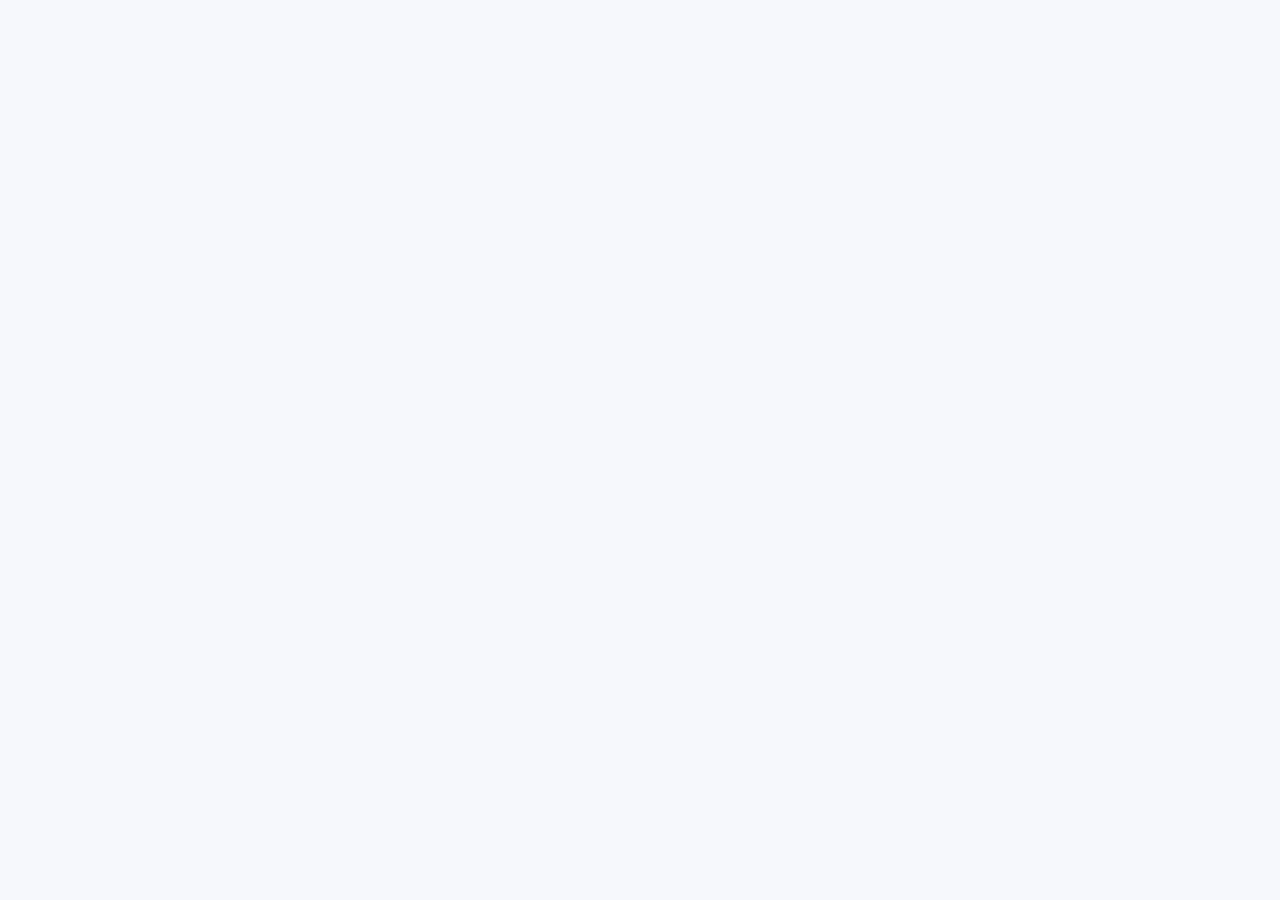
==== index.html @ d0d345ec "Update index.html with new styles and sections" ====
<!DOCTYPE html><html lang="hi">
<head>
<meta charset="UTF-8">
<meta name="viewport" content="width=device-width, initial-scale=1.0">
<title>Career Juction - Latest Jobs & Exam Prep</title><style>
:root{
  --blue:#061b55;
  --blue2:#0b5ed7;
  --yellow:#ffd21f;
  --bg:#f6f8fc;
  --white:#ffffff;
  --text:#07122f;
  --muted:#6b7280;
  --border:#e5eaf3;
  --green:#18a058;
  --red:#ef4444;
  --purple:#7c3aed;
}

*{
  margin:0;
  padding:0;
  box-sizing:border-box;
  font-family:Arial, sans-serif;
}

body{
  background:var(--bg);
  color:var(--text);
}

a{
  text-decoration:none;
  color:inherit;
}

button{
  cursor:pointer;
  border:none;
}

.topbar{
  height:70px;
  background:linear-gradient(90deg,#06133c,#082c75);
  color:white;
  display:flex;
  align-items:center;
  gap:25px;
  padding:0 28px;
  position:sticky;
  top:0;
  z-index:100;
}

.brand{
  display:flex;
  align-items:center;
  gap:12px;
  min-width:280px;
}

.logoBox{
  width:48px;
  height:48px;
  border-radius:14px;
  background:white;
  color:var(--blue);
  display:grid;
  place-items:center;
  font-size:26px;
  font-weight:900;
}

.brand h1{
  font-size:24px;
  line-height:1;
}

.brand p{
  font-size:13px;
  margin-top:5px;
  opacity:.9;
}

.searchBox{
  flex:1;
  display:flex;
  background:white;
  border-radius:10px;
  overflow:hidden;
  max-width:560px;
}

.searchBox input{
  flex:1;
  border:none;
  outline:none;
  padding:14px 15px;
  font-size:15px;
}

.searchBox button{
  width:52px;
  background:white;
  font-size:22px;
}

.userArea{
  margin-left:auto;
  display:flex;
  align-items:center;
  gap:14px;
}

.avatar{
  width:48px;
  height:48px;
  border-radius:50%;
  background:#eef2ff;
  color:#071952;
  display:grid;
  place-items:center;
  font-size:24px;
}

.layout{
  display:grid;
  grid-template-columns:220px 1fr 330px;
  gap:24px;
  padding:18px;
}

.sidebar{
  position:sticky;
  top:88px;
  height:calc(100vh - 100px);
  overflow:auto;
}

.sideLink{
  display:flex;
  align-items:center;
  gap:12px;
  padding:12px 14px;
  border-radius:9px;
  margin-bottom:5px;
  font-weight:700;
  font-size:15px;
}

.sideLink.active{
  background:#082d78;
  color:white;
}

.premium{
  margin-top:24px;
  background:linear-gradient(140deg,#fff3d2,#fff);
  border:1px solid #ffe2a0;
  border-radius:14px;
  padding:17px;
}

.premium h3{
  font-size:18px;
}

.premium p{
  font-size:13px;
  margin:10px 0;
  color:#172554;
  line-height:1.5;
}

.premium button{
  width:100%;
  padding:12px;
  background:#082d78;
  color:white;
  border-radius:8px;
  font-weight:800;
}
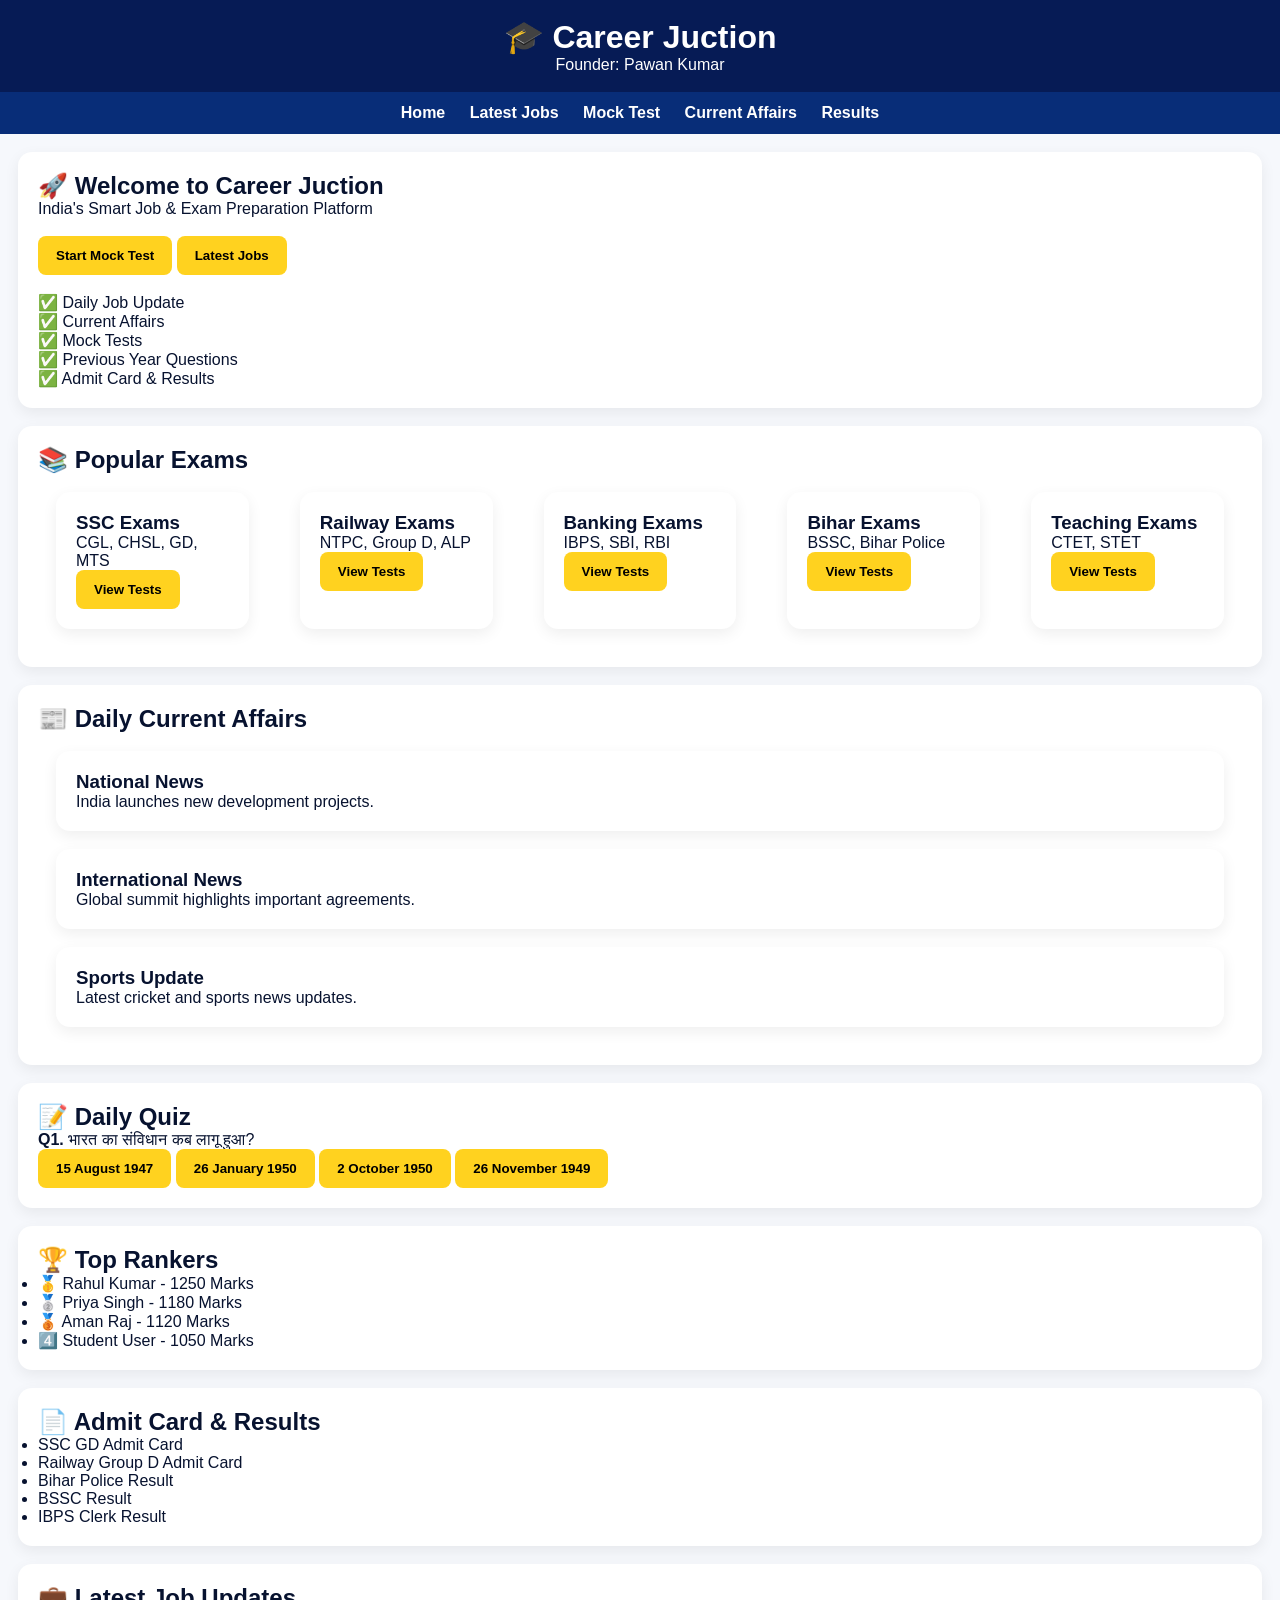
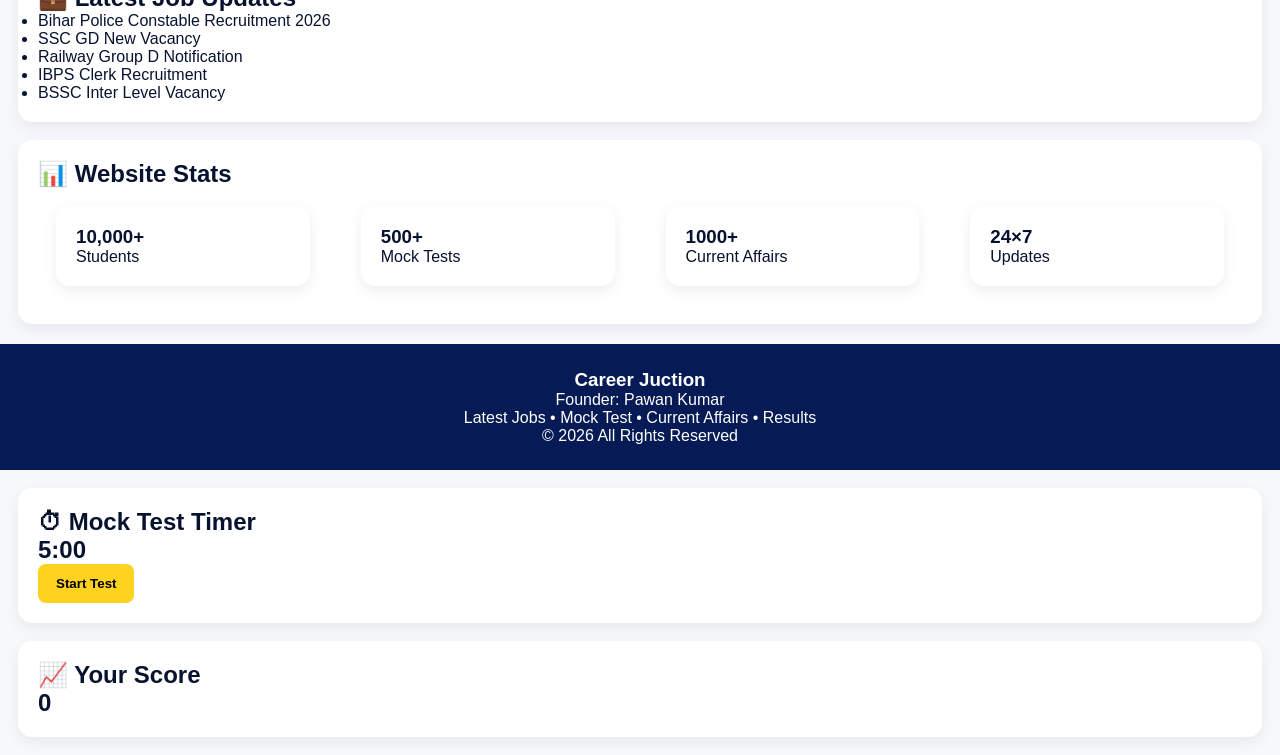
==== commit e9dd178f: "Refactor index.html for improved structure and styling" ====
--- a/index.html
+++ b/index.html
@@ -1,182 +1,245 @@
-<!DOCTYPE html><html lang="hi">
+<!DOCTYPE html>
+<html lang="hi">
 <head>
 <meta charset="UTF-8">
 <meta name="viewport" content="width=device-width, initial-scale=1.0">
-<title>Career Juction - Latest Jobs & Exam Prep</title><style>
-:root{
-  --blue:#061b55;
-  --blue2:#0b5ed7;
-  --yellow:#ffd21f;
-  --bg:#f6f8fc;
-  --white:#ffffff;
-  --text:#07122f;
-  --muted:#6b7280;
-  --border:#e5eaf3;
-  --green:#18a058;
-  --red:#ef4444;
-  --purple:#7c3aed;
+<title>Career Juction</title>
+<style>
+*{margin:0;padding:0;box-sizing:border-box;font-family:Arial,sans-serif}
+body{background:#f6f8fc;color:#07122f}
+header{background:#061b55;color:white;padding:18px;text-align:center}
+nav{background:#082d78;color:white;padding:12px;text-align:center}
+nav span{margin:10px;font-weight:bold}
+.card{background:white;margin:18px;padding:20px;border-radius:14px;box-shadow:0 5px 15px #0001}
+.btn{background:#ffd21f;border:0;padding:12px 18px;border-radius:8px;font-weight:bold}
+.grid{display:grid;grid-template-columns:repeat(auto-fit,minmax(220px,1fr));gap:15px}
+</style>
+</head>
+<body>
+
+<header>
+<h1>🎓 Career Juction</h1>
+<p>Founder: Pawan Kumar</p>
+</header>
+
+<nav>
+<span>Home</span>
+<span>Latest Jobs</span>
+<span>Mock Test</span>
+<span>Current Affairs</span>
+<span>Results</span>
+</nav>
+<section class="card">
+<h2>🚀 Welcome to Career Juction</h2>
+<p>India's Smart Job & Exam Preparation Platform</p>
+<br>
+
+<button class="btn">Start Mock Test</button>
+<button class="btn">Latest Jobs</button>
+
+<br><br>
+
+<p>
+✅ Daily Job Update<br>
+✅ Current Affairs<br>
+✅ Mock Tests<br>
+✅ Previous Year Questions<br>
+✅ Admit Card & Results
+</p>
+</section>
+
+<section class="card">
+<h2>📚 Popular Exams</h2>
+
+<div class="grid">
+
+<div class="card">
+<h3>SSC Exams</h3>
+<p>CGL, CHSL, GD, MTS</p>
+<button class="btn">View Tests</button>
+</div>
+
+<div class="card">
+<h3>Railway Exams</h3>
+<p>NTPC, Group D, ALP</p>
+<button class="btn">View Tests</button>
+</div>
+
+<div class="card">
+<h3>Banking Exams</h3>
+<p>IBPS, SBI, RBI</p>
+<button class="btn">View Tests</button>
+</div>
+
+<div class="card">
+<h3>Bihar Exams</h3>
+<p>BSSC, Bihar Police</p>
+<button class="btn">View Tests</button>
+</div>
+
+<div class="card">
+<h3>Teaching Exams</h3>
+<p>CTET, STET</p>
+<button class="btn">View Tests</button>
+</div>
+
+</div>
+</section><section class="card">
+<h2>📰 Daily Current Affairs</h2>
+
+<div class="card">
+<h3>National News</h3>
+<p>India launches new development projects.</p>
+</div>
+
+<div class="card">
+<h3>International News</h3>
+<p>Global summit highlights important agreements.</p>
+</div>
+
+<div class="card">
+<h3>Sports Update</h3>
+<p>Latest cricket and sports news updates.</p>
+</div>
+
+</section>
+
+<section class="card">
+<h2>📝 Daily Quiz</h2>
+
+<p><b>Q1.</b> भारत का संविधान कब लागू हुआ?</p>
+
+<button class="btn">15 August 1947</button>
+<button class="btn">26 January 1950</button>
+<button class="btn">2 October 1950</button>
+<button class="btn">26 November 1949</button>
+
+</section>
+
+<section class="card">
+<h2>🏆 Top Rankers</h2>
+
+<ul>
+<li>🥇 Rahul Kumar - 1250 Marks</li>
+<li>🥈 Priya Singh - 1180 Marks</li>
+<li>🥉 Aman Raj - 1120 Marks</li>
+<li>4️⃣ Student User - 1050 Marks</li>
+</ul>
+
+</section>
+
+<section class="card">
+<h2>📄 Admit Card & Results</h2>
+
+<ul>
+<li>SSC GD Admit Card</li>
+<li>Railway Group D Admit Card</li>
+<li>Bihar Police Result</li>
+<li>BSSC Result</li>
+<li>IBPS Clerk Result</li>
+</ul>
+
+</section>
+
+<section class="card">
+<h2>💼 Latest Job Updates</h2>
+
+<ul>
+<li>Bihar Police Constable Recruitment 2026</li>
+<li>SSC GD New Vacancy</li>
+<li>Railway Group D Notification</li>
+<li>IBPS Clerk Recruitment</li>
+<li>BSSC Inter Level Vacancy</li>
+</ul>
+
+</section>
+<section class="card">
+<h2>📊 Website Stats</h2>
+
+<div class="grid">
+
+<div class="card">
+<h3>10,000+</h3>
+<p>Students</p>
+</div>
+
+<div class="card">
+<h3>500+</h3>
+<p>Mock Tests</p>
+</div>
+
+<div class="card">
+<h3>1000+</h3>
+<p>Current Affairs</p>
+</div>
+
+<div class="card">
+<h3>24×7</h3>
+<p>Updates</p>
+</div>
+
+</div>
+</section>
+
+<footer style="background:#061b55;color:white;padding:25px;text-align:center;margin-top:20px;">
+<h3>Career Juction</h3>
+<p>Founder: Pawan Kumar</p>
+<p>Latest Jobs • Mock Test • Current Affairs • Results</p>
+<p>© 2026 All Rights Reserved</p>
+</footer>
+
+</body>
+</html>
+<script>
+
+let score = 0;
+
+function correctAnswer(){
+    score += 2;
+    document.getElementById("score").innerHTML = score;
+    alert("Correct Answer");
 }
 
-*{
-  margin:0;
-  padding:0;
-  box-sizing:border-box;
-  font-family:Arial, sans-serif;
+function wrongAnswer(){
+    alert("Wrong Answer");
 }
 
-body{
-  background:var(--bg);
-  color:var(--text);
+let timeLeft = 300;
+
+function startTimer(){
+
+setInterval(function(){
+
+let minutes = Math.floor(timeLeft/60);
+let seconds = timeLeft%60;
+
+document.getElementById("timer").innerHTML =
+minutes + ":" + seconds;
+
+timeLeft--;
+
+},1000);
+
 }
 
-a{
-  text-decoration:none;
-  color:inherit;
-}
-
-button{
-  cursor:pointer;
-  border:none;
-}
-
-.topbar{
-  height:70px;
-  background:linear-gradient(90deg,#06133c,#082c75);
-  color:white;
-  display:flex;
-  align-items:center;
-  gap:25px;
-  padding:0 28px;
-  position:sticky;
-  top:0;
-  z-index:100;
-}
-
-.brand{
-  display:flex;
-  align-items:center;
-  gap:12px;
-  min-width:280px;
-}
-
-.logoBox{
-  width:48px;
-  height:48px;
-  border-radius:14px;
-  background:white;
-  color:var(--blue);
-  display:grid;
-  place-items:center;
-  font-size:26px;
-  font-weight:900;
-}
-
-.brand h1{
-  font-size:24px;
-  line-height:1;
-}
-
-.brand p{
-  font-size:13px;
-  margin-top:5px;
-  opacity:.9;
-}
-
-.searchBox{
-  flex:1;
-  display:flex;
-  background:white;
-  border-radius:10px;
-  overflow:hidden;
-  max-width:560px;
-}
-
-.searchBox input{
-  flex:1;
-  border:none;
-  outline:none;
-  padding:14px 15px;
-  font-size:15px;
-}
-
-.searchBox button{
-  width:52px;
-  background:white;
-  font-size:22px;
-}
-
-.userArea{
-  margin-left:auto;
-  display:flex;
-  align-items:center;
-  gap:14px;
-}
-
-.avatar{
-  width:48px;
-  height:48px;
-  border-radius:50%;
-  background:#eef2ff;
-  color:#071952;
-  display:grid;
-  place-items:center;
-  font-size:24px;
-}
-
-.layout{
-  display:grid;
-  grid-template-columns:220px 1fr 330px;
-  gap:24px;
-  padding:18px;
-}
-
-.sidebar{
-  position:sticky;
-  top:88px;
-  height:calc(100vh - 100px);
-  overflow:auto;
-}
-
-.sideLink{
-  display:flex;
-  align-items:center;
-  gap:12px;
-  padding:12px 14px;
-  border-radius:9px;
-  margin-bottom:5px;
-  font-weight:700;
-  font-size:15px;
-}
-
-.sideLink.active{
-  background:#082d78;
-  color:white;
-}
-
-.premium{
-  margin-top:24px;
-  background:linear-gradient(140deg,#fff3d2,#fff);
-  border:1px solid #ffe2a0;
-  border-radius:14px;
-  padding:17px;
-}
-
-.premium h3{
-  font-size:18px;
-}
-
-.premium p{
-  font-size:13px;
-  margin:10px 0;
-  color:#172554;
-  line-height:1.5;
-}
-
-.premium button{
-  width:100%;
-  padding:12px;
-  background:#082d78;
-  color:white;
-  border-radius:8px;
-  font-weight:800;
-}
+</script>
+
+<section class="card">
+
+<h2>⏱ Mock Test Timer</h2>
+
+<h1 id="timer">5:00</h1>
+
+<button class="btn" onclick="startTimer()">
+Start Test
+</button>
+
+</section>
+
+<section class="card">
+
+<h2>📈 Your Score</h2>
+
+<h1 id="score">0</h1>
+
+</section>
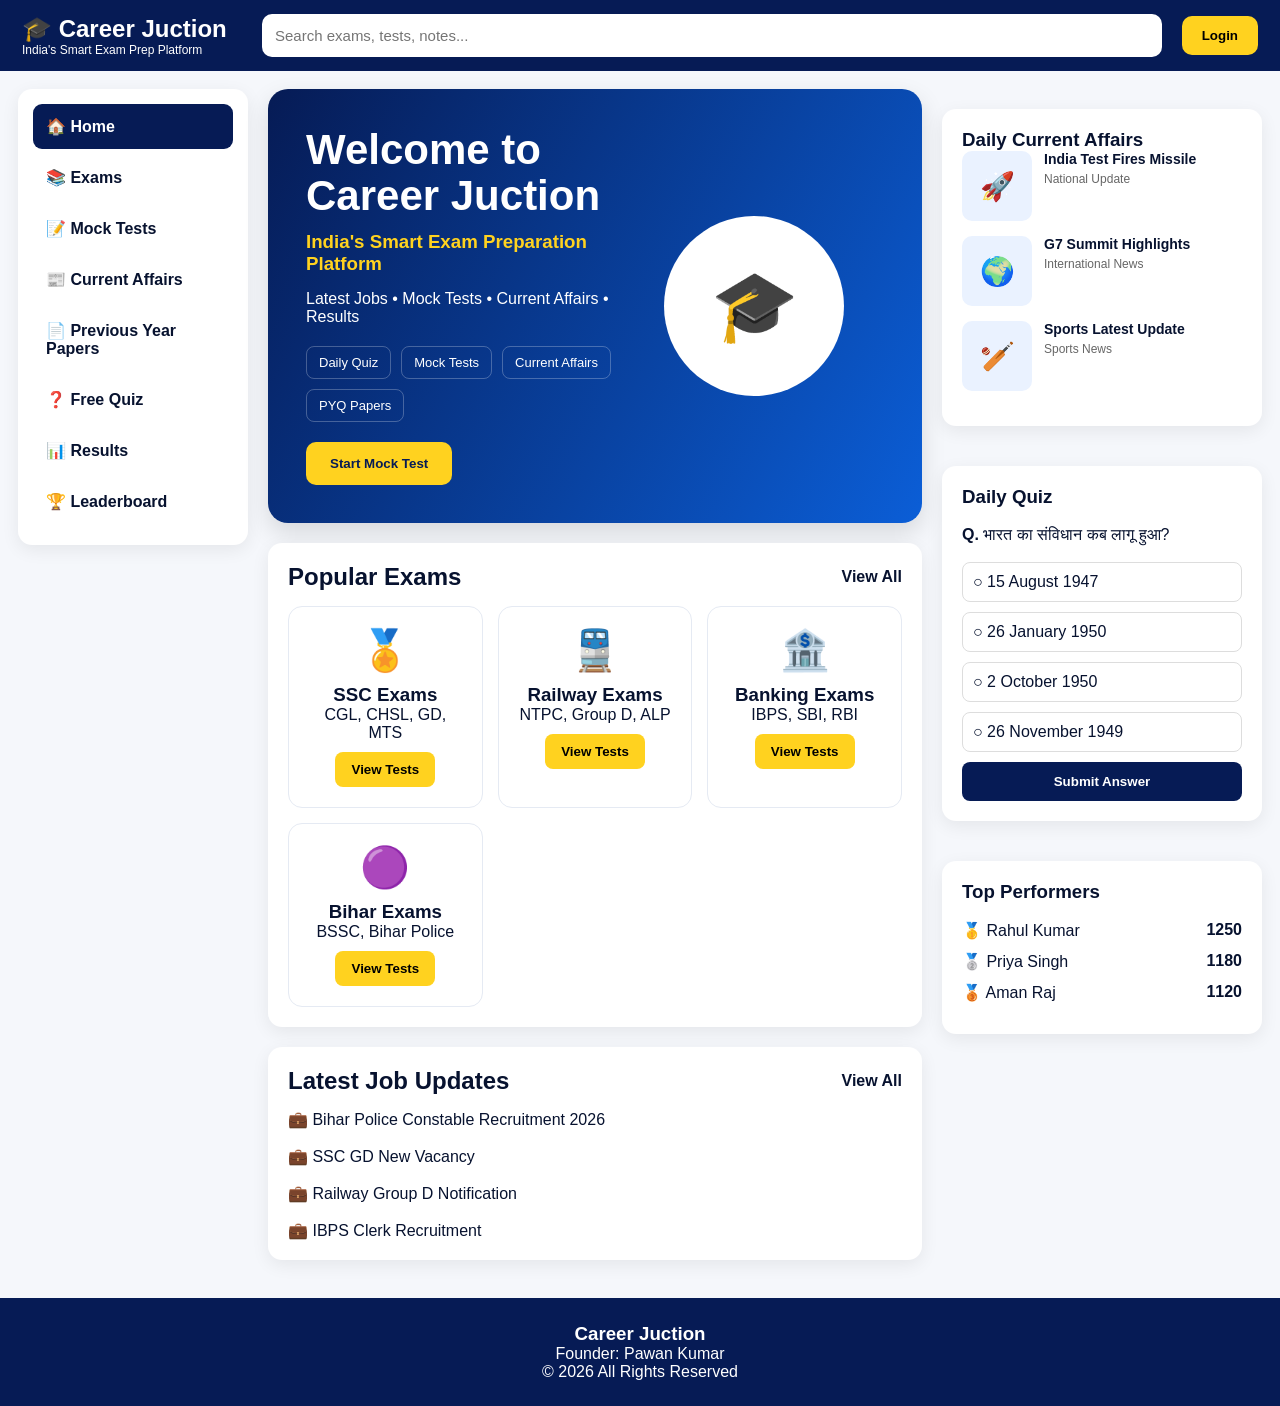
==== commit f10832ee: "Update title and enhance styling in index.html" ====
--- a/index.html
+++ b/index.html
@@ -3,243 +3,475 @@
 <head>
 <meta charset="UTF-8">
 <meta name="viewport" content="width=device-width, initial-scale=1.0">
-<title>Career Juction</title>
+<title>Career Juction - Smart Exam Prep</title>
+
 <style>
-*{margin:0;padding:0;box-sizing:border-box;font-family:Arial,sans-serif}
-body{background:#f6f8fc;color:#07122f}
-header{background:#061b55;color:white;padding:18px;text-align:center}
-nav{background:#082d78;color:white;padding:12px;text-align:center}
-nav span{margin:10px;font-weight:bold}
-.card{background:white;margin:18px;padding:20px;border-radius:14px;box-shadow:0 5px 15px #0001}
-.btn{background:#ffd21f;border:0;padding:12px 18px;border-radius:8px;font-weight:bold}
-.grid{display:grid;grid-template-columns:repeat(auto-fit,minmax(220px,1fr));gap:15px}
+*{
+  margin:0;
+  padding:0;
+  box-sizing:border-box;
+  font-family:Arial, sans-serif;
+}
+
+body{
+  background:#f5f7fb;
+  color:#07122f;
+}
+
+a{
+  text-decoration:none;
+  color:inherit;
+}
+
+button{
+  border:none;
+  cursor:pointer;
+}
+
+.header{
+  background:#061b55;
+  color:white;
+  padding:14px 22px;
+  display:flex;
+  align-items:center;
+  gap:20px;
+  position:sticky;
+  top:0;
+  z-index:100;
+}
+
+.logo{
+  font-size:24px;
+  font-weight:900;
+  min-width:220px;
+}
+
+.logo span{
+  display:block;
+  font-size:12px;
+  font-weight:400;
+}
+
+.search{
+  flex:1;
+}
+
+.search input{
+  width:100%;
+  padding:13px;
+  border-radius:10px;
+  border:none;
+  font-size:15px;
+}
+
+.login{
+  background:#ffd21f;
+  padding:12px 20px;
+  border-radius:10px;
+  font-weight:800;
+}
+
+.wrapper{
+  display:grid;
+  grid-template-columns:230px 1fr 320px;
+  gap:20px;
+  padding:18px;
+}
+
+.sidebar{
+  background:white;
+  border-radius:14px;
+  padding:15px;
+  box-shadow:0 5px 18px #00000012;
+  height:max-content;
+}
+
+.sidebar a{
+  display:block;
+  padding:13px;
+  margin-bottom:6px;
+  border-radius:9px;
+  font-weight:700;
+}
+
+.sidebar a.active,
+.sidebar a:hover{
+  background:#061b55;
+  color:white;
+}
+
+.main{
+  min-width:0;
+}
+
+.hero{
+  background:linear-gradient(120deg,#061b55,#0b5ed7);
+  color:white;
+  border-radius:20px;
+  padding:38px;
+  display:grid;
+  grid-template-columns:1fr 260px;
+  min-height:300px;
+  box-shadow:0 10px 25px #00000020;
+}
+    .hero-text h1{
+  font-size:42px;
+  line-height:1.1;
+  margin-bottom:12px;
+}
+
+.hero-text h3{
+  color:#ffd21f;
+  margin-bottom:15px;
+}
+
+.hero-text p{
+  font-size:16px;
+  margin-bottom:20px;
+}
+
+.chips{
+  display:flex;
+  flex-wrap:wrap;
+  gap:10px;
+  margin-bottom:20px;
+}
+
+.chip{
+  border:1px solid rgba(255,255,255,.25);
+  padding:8px 12px;
+  border-radius:8px;
+  font-size:13px;
+}
+
+.hero-btn{
+  background:#ffd21f;
+  color:#061b55;
+  padding:14px 24px;
+  border-radius:10px;
+  font-weight:800;
+}
+
+.hero-image{
+  display:flex;
+  align-items:center;
+  justify-content:center;
+}
+
+.hero-image div{
+  width:180px;
+  height:180px;
+  background:white;
+  border-radius:50%;
+  display:flex;
+  align-items:center;
+  justify-content:center;
+  font-size:70px;
+}
+
+.card{
+  background:white;
+  border-radius:14px;
+  padding:20px;
+  margin-top:20px;
+  box-shadow:0 5px 18px #00000012;
+}
+
+.section-title{
+  display:flex;
+  justify-content:space-between;
+  align-items:center;
+  margin-bottom:15px;
+}
+
+.exam-grid{
+  display:grid;
+  grid-template-columns:repeat(auto-fit,minmax(180px,1fr));
+  gap:15px;
+}
+
+.exam{
+  border:1px solid #e5eaf3;
+  border-radius:14px;
+  padding:20px;
+  text-align:center;
+  cursor:pointer;
+  transition:.3s;
+}
+
+.exam:hover{
+  transform:translateY(-5px);
+}
+
+.exam-icon{
+  font-size:40px;
+  margin-bottom:10px;
+}
+
+.exam button{
+  background:#ffd21f;
+  padding:10px 16px;
+  border-radius:8px;
+  margin-top:10px;
+  font-weight:700;
+}
+    .rightbar{
+  display:flex;
+  flex-direction:column;
+  gap:20px;
+}
+
+.news-item{
+  display:flex;
+  gap:12px;
+  margin-bottom:15px;
+}
+
+.news-thumb{
+  width:70px;
+  height:70px;
+  background:#eaf2ff;
+  border-radius:10px;
+  display:flex;
+  align-items:center;
+  justify-content:center;
+  font-size:28px;
+}
+
+.news-text h4{
+  font-size:14px;
+  margin-bottom:5px;
+}
+
+.news-text p{
+  font-size:12px;
+  color:#666;
+}
+
+.quiz-option{
+  display:block;
+  padding:10px;
+  border:1px solid #ddd;
+  border-radius:8px;
+  margin-bottom:10px;
+  cursor:pointer;
+}
+
+.quiz-btn{
+  width:100%;
+  background:#061b55;
+  color:white;
+  padding:12px;
+  border-radius:8px;
+  font-weight:700;
+}
+
+.rank-item{
+  display:flex;
+  justify-content:space-between;
+  margin-bottom:12px;
+}
+
+@media(max-width:1000px){
+
+.wrapper{
+  grid-template-columns:1fr;
+}
+
+.sidebar,
+.rightbar{
+  display:none;
+}
+
+.hero{
+  grid-template-columns:1fr;
+}
+
+.hero-text h1{
+  font-size:30px;
+}
+
+}
 </style>
 </head>
+
 <body>
 
-<header>
-<h1>🎓 Career Juction</h1>
-<p>Founder: Pawan Kumar</p>
-</header>
-
-<nav>
-<span>Home</span>
-<span>Latest Jobs</span>
-<span>Mock Test</span>
-<span>Current Affairs</span>
-<span>Results</span>
-</nav>
-<section class="card">
-<h2>🚀 Welcome to Career Juction</h2>
-<p>India's Smart Job & Exam Preparation Platform</p>
-<br>
-
-<button class="btn">Start Mock Test</button>
-<button class="btn">Latest Jobs</button>
-
-<br><br>
+<div class="header">
+
+<div class="logo">
+🎓 Career Juction
+<span>India's Smart Exam Prep Platform</span>
+</div>
+
+<div class="search">
+<input type="text" placeholder="Search exams, tests, notes...">
+</div>
+
+<button class="login">Login</button>
+
+</div>
+
+<div class="wrapper">
+
+<div class="sidebar">
+
+<a class="active">🏠 Home</a>
+<a>📚 Exams</a>
+<a>📝 Mock Tests</a>
+<a>📰 Current Affairs</a>
+<a>📄 Previous Year Papers</a>
+<a>❓ Free Quiz</a>
+<a>📊 Results</a>
+<a>🏆 Leaderboard</a>
+
+</div>
+
+<div class="main">
+
+<div class="hero">
+
+<div class="hero-text">
+
+<h1>Welcome to Career Juction</h1>
+
+<h3>India's Smart Exam Preparation Platform</h3>
 
 <p>
-✅ Daily Job Update<br>
-✅ Current Affairs<br>
-✅ Mock Tests<br>
-✅ Previous Year Questions<br>
-✅ Admit Card & Results
+Latest Jobs • Mock Tests • Current Affairs • Results
 </p>
-</section>
-
-<section class="card">
-<h2>📚 Popular Exams</h2>
-
-<div class="grid">
-
+
+<div class="chips">
+<div class="chip">Daily Quiz</div>
+<div class="chip">Mock Tests</div>
+<div class="chip">Current Affairs</div>
+<div class="chip">PYQ Papers</div>
+</div>
+
+<button class="hero-btn">
+Start Mock Test
+</button>
+
+</div>
+
+<div class="hero-image">
+<div>🎓</div>
+</div>
+
+</div>
 <div class="card">
+<div class="section-title">
+<h2>Popular Exams</h2>
+<b>View All</b>
+</div>
+
+<div class="exam-grid">
+
+<div class="exam">
+<div class="exam-icon">🏅</div>
 <h3>SSC Exams</h3>
 <p>CGL, CHSL, GD, MTS</p>
-<button class="btn">View Tests</button>
-</div>
-
-<div class="card">
+<button>View Tests</button>
+</div>
+
+<div class="exam">
+<div class="exam-icon">🚆</div>
 <h3>Railway Exams</h3>
 <p>NTPC, Group D, ALP</p>
-<button class="btn">View Tests</button>
-</div>
-
-<div class="card">
+<button>View Tests</button>
+</div>
+
+<div class="exam">
+<div class="exam-icon">🏦</div>
 <h3>Banking Exams</h3>
 <p>IBPS, SBI, RBI</p>
-<button class="btn">View Tests</button>
-</div>
-
-<div class="card">
+<button>View Tests</button>
+</div>
+
+<div class="exam">
+<div class="exam-icon">🟣</div>
 <h3>Bihar Exams</h3>
 <p>BSSC, Bihar Police</p>
-<button class="btn">View Tests</button>
+<button>View Tests</button>
+</div>
+
+</div>
 </div>
 
 <div class="card">
-<h3>Teaching Exams</h3>
-<p>CTET, STET</p>
-<button class="btn">View Tests</button>
-</div>
-
-</div>
-</section><section class="card">
-<h2>📰 Daily Current Affairs</h2>
+<div class="section-title">
+<h2>Latest Job Updates</h2>
+<b>View All</b>
+</div>
+
+<p>💼 Bihar Police Constable Recruitment 2026</p><br>
+<p>💼 SSC GD New Vacancy</p><br>
+<p>💼 Railway Group D Notification</p><br>
+<p>💼 IBPS Clerk Recruitment</p>
+</div>
+
+</div>
+
+<div class="rightbar">
 
 <div class="card">
-<h3>National News</h3>
-<p>India launches new development projects.</p>
+<h3>Daily Current Affairs</h3>
+
+<div class="news-item">
+<div class="news-thumb">🚀</div>
+<div class="news-text">
+<h4>India Test Fires Missile</h4>
+<p>National Update</p>
+</div>
+</div>
+
+<div class="news-item">
+<div class="news-thumb">🌍</div>
+<div class="news-text">
+<h4>G7 Summit Highlights</h4>
+<p>International News</p>
+</div>
+</div>
+
+<div class="news-item">
+<div class="news-thumb">🏏</div>
+<div class="news-text">
+<h4>Sports Latest Update</h4>
+<p>Sports News</p>
+</div>
+</div>
+
 </div>
 
 <div class="card">
-<h3>International News</h3>
-<p>Global summit highlights important agreements.</p>
+<h3>Daily Quiz</h3>
+<br>
+<p><b>Q.</b> भारत का संविधान कब लागू हुआ?</p>
+<br>
+<label class="quiz-option">○ 15 August 1947</label>
+<label class="quiz-option">○ 26 January 1950</label>
+<label class="quiz-option">○ 2 October 1950</label>
+<label class="quiz-option">○ 26 November 1949</label>
+<button class="quiz-btn">Submit Answer</button>
 </div>
 
 <div class="card">
-<h3>Sports Update</h3>
-<p>Latest cricket and sports news updates.</p>
-</div>
-
-</section>
-
-<section class="card">
-<h2>📝 Daily Quiz</h2>
-
-<p><b>Q1.</b> भारत का संविधान कब लागू हुआ?</p>
-
-<button class="btn">15 August 1947</button>
-<button class="btn">26 January 1950</button>
-<button class="btn">2 October 1950</button>
-<button class="btn">26 November 1949</button>
-
-</section>
-
-<section class="card">
-<h2>🏆 Top Rankers</h2>
-
-<ul>
-<li>🥇 Rahul Kumar - 1250 Marks</li>
-<li>🥈 Priya Singh - 1180 Marks</li>
-<li>🥉 Aman Raj - 1120 Marks</li>
-<li>4️⃣ Student User - 1050 Marks</li>
-</ul>
-
-</section>
-
-<section class="card">
-<h2>📄 Admit Card & Results</h2>
-
-<ul>
-<li>SSC GD Admit Card</li>
-<li>Railway Group D Admit Card</li>
-<li>Bihar Police Result</li>
-<li>BSSC Result</li>
-<li>IBPS Clerk Result</li>
-</ul>
-
-</section>
-
-<section class="card">
-<h2>💼 Latest Job Updates</h2>
-
-<ul>
-<li>Bihar Police Constable Recruitment 2026</li>
-<li>SSC GD New Vacancy</li>
-<li>Railway Group D Notification</li>
-<li>IBPS Clerk Recruitment</li>
-<li>BSSC Inter Level Vacancy</li>
-</ul>
-
-</section>
-<section class="card">
-<h2>📊 Website Stats</h2>
-
-<div class="grid">
-
-<div class="card">
-<h3>10,000+</h3>
-<p>Students</p>
-</div>
-
-<div class="card">
-<h3>500+</h3>
-<p>Mock Tests</p>
-</div>
-
-<div class="card">
-<h3>1000+</h3>
-<p>Current Affairs</p>
-</div>
-
-<div class="card">
-<h3>24×7</h3>
-<p>Updates</p>
-</div>
-
-</div>
-</section>
-
-<footer style="background:#061b55;color:white;padding:25px;text-align:center;margin-top:20px;">
+<h3>Top Performers</h3>
+<br>
+<div class="rank-item"><span>🥇 Rahul Kumar</span><b>1250</b></div>
+<div class="rank-item"><span>🥈 Priya Singh</span><b>1180</b></div>
+<div class="rank-item"><span>🥉 Aman Raj</span><b>1120</b></div>
+</div>
+
+</div>
+
+</div>
+
+<footer style="background:#061b55;color:white;text-align:center;padding:25px;margin-top:20px;">
 <h3>Career Juction</h3>
 <p>Founder: Pawan Kumar</p>
-<p>Latest Jobs • Mock Test • Current Affairs • Results</p>
 <p>© 2026 All Rights Reserved</p>
 </footer>
 
 </body>
 </html>
-<script>
-
-let score = 0;
-
-function correctAnswer(){
-    score += 2;
-    document.getElementById("score").innerHTML = score;
-    alert("Correct Answer");
-}
-
-function wrongAnswer(){
-    alert("Wrong Answer");
-}
-
-let timeLeft = 300;
-
-function startTimer(){
-
-setInterval(function(){
-
-let minutes = Math.floor(timeLeft/60);
-let seconds = timeLeft%60;
-
-document.getElementById("timer").innerHTML =
-minutes + ":" + seconds;
-
-timeLeft--;
-
-},1000);
-
-}
-
-</script>
-
-<section class="card">
-
-<h2>⏱ Mock Test Timer</h2>
-
-<h1 id="timer">5:00</h1>
-
-<button class="btn" onclick="startTimer()">
-Start Test
-</button>
-
-</section>
-
-<section class="card">
-
-<h2>📈 Your Score</h2>
-
-<h1 id="score">0</h1>
-
-</section>
